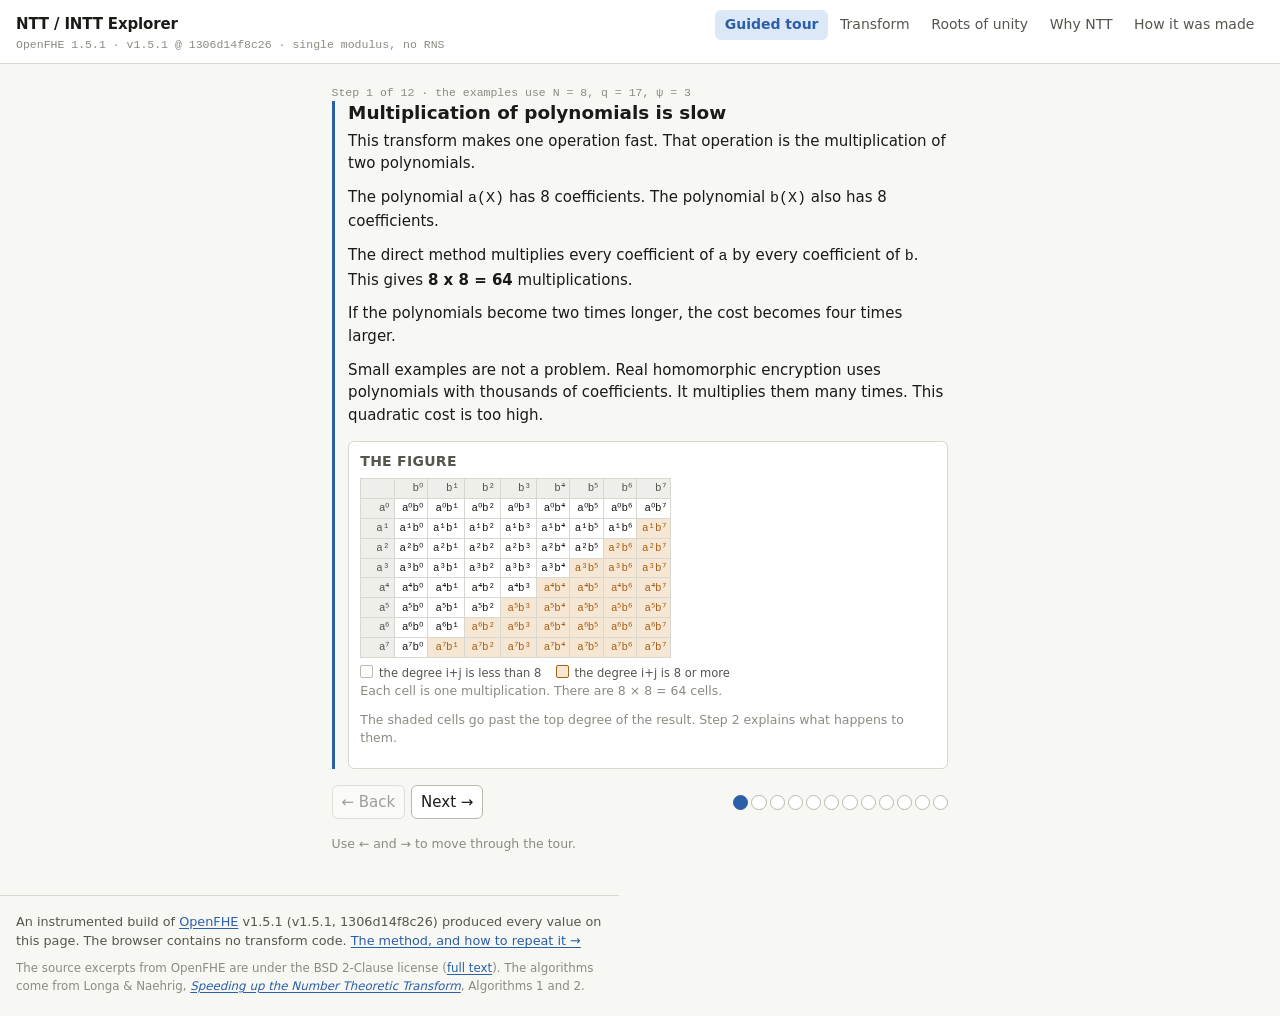
==== docs/index.html @ de3df0df "NTT/INTT Explorer: site, traces, generation pipeline, reference experiments" ====
<!DOCTYPE html>
<html lang="en">
<head>
<meta charset="utf-8">
<meta name="viewport" content="width=device-width, initial-scale=1">
<link rel="icon" href="data:image/svg+xml,<svg xmlns='http://www.w3.org/2000/svg' viewBox='0 0 32 32'><rect width='32' height='32' rx='6' fill='%232b5fa8'/><g stroke='white' stroke-width='2.6' fill='none' stroke-linecap='round'><path d='M8 9h3l10 14h3'/><path d='M8 23h3l10-14h3'/></g></svg>">
<title>NTT / INTT Explorer</title>
<meta name="description" content="See the Number Theoretic Transform one butterfly at a time, exactly as OpenFHE calculates it.">
<link rel="stylesheet" href="css/base.css?v=05d2f55ee0">
<link rel="stylesheet" href="css/layout.css?v=05d2f55ee0">
<link rel="stylesheet" href="css/panels.css?v=05d2f55ee0">
<!-- BEGIN generated by tools/11_stamp_assets.py -->
<script type="importmap">
{
 "imports": {
  "./js/dom.js": "./js/dom.js?v=05d2f55ee0",
  "./js/fmt.js": "./js/fmt.js?v=05d2f55ee0",
  "./js/main.js": "./js/main.js?v=05d2f55ee0",
  "./js/player.js": "./js/player.js?v=05d2f55ee0",
  "./js/replay.js": "./js/replay.js?v=05d2f55ee0",
  "./js/routes/about.js": "./js/routes/about.js?v=05d2f55ee0",
  "./js/routes/convolution.js": "./js/routes/convolution.js?v=05d2f55ee0",
  "./js/routes/roots.js": "./js/routes/roots.js?v=05d2f55ee0",
  "./js/routes/tour.js": "./js/routes/tour.js?v=05d2f55ee0",
  "./js/routes/transform.js": "./js/routes/transform.js?v=05d2f55ee0",
  "./js/store.js": "./js/store.js?v=05d2f55ee0",
  "./js/traceLoader.js": "./js/traceLoader.js?v=05d2f55ee0",
  "./js/views/arrayView.js": "./js/views/arrayView.js?v=05d2f55ee0",
  "./js/views/butterflyView.js": "./js/views/butterflyView.js?v=05d2f55ee0",
  "./js/views/codePanel.js": "./js/views/codePanel.js?v=05d2f55ee0",
  "./js/views/configPanel.js": "./js/views/configPanel.js?v=05d2f55ee0",
  "./js/views/mathBox.js": "./js/views/mathBox.js?v=05d2f55ee0",
  "./js/views/timeline.js": "./js/views/timeline.js?v=05d2f55ee0",
  "./js/views/twiddleTable.js": "./js/views/twiddleTable.js?v=05d2f55ee0"
 }
}
</script>
<!-- END generated by tools/11_stamp_assets.py -->
</head>
<body>
<a class="skip-link" href="#main">Skip to main content</a>

<header class="topbar">
  <div class="topbar-id">
    <span class="topbar-title">NTT&nbsp;/&nbsp;INTT&nbsp;Explorer</span>
    <span class="topbar-sub" id="topbar-sub">loading&hellip;</span>
  </div>
  <nav class="topbar-nav" aria-label="Views">
    <a href="#/tour"        data-route="tour">Guided tour</a>
    <a href="#/transform"   data-route="transform">Transform</a>
    <a href="#/roots"       data-route="roots">Roots of unity</a>
    <a href="#/convolution" data-route="convolution">Why NTT</a>
    <a href="#/about"       data-route="about">How it was made</a>
  </nav>
</header>

<main id="main" tabindex="-1">
  <p class="boot">Loading traces&hellip;</p>
</main>

<div class="sr-only" id="live" aria-live="polite" aria-atomic="true"></div>

<footer class="sitefoot">
  <p>
    An instrumented build of
    <a href="https://github.com/openfheorg/openfhe-development" rel="noopener">OpenFHE</a>
    <span id="foot-version"></span> produced every value on this page. The browser
    contains no transform code. <a href="#/about">The method, and how to repeat it &rarr;</a>
  </p>
  <p class="fineprint">
    The source excerpts from OpenFHE are under the BSD&nbsp;2-Clause license
    (<a href="data/source/LICENSE-OpenFHE.txt">full text</a>). The algorithms come from
    Longa&nbsp;&amp;&nbsp;Naehrig, <a href="https://eprint.iacr.org/2016/504" rel="noopener"><em>Speeding up the
    Number Theoretic Transform</em></a>, Algorithms&nbsp;1 and&nbsp;2.
  </p>
</footer>

<script type="module" src="js/main.js?v=05d2f55ee0"></script>
</body>
</html>
---- docs/css/base.css ----
/* Design tokens. Full light palette on bare :root so nothing has its only
   definition inside a media query; dark overrides only re-point the tokens. */
:root {
  --bg:            #f7f7f4;
  --bg-panel:      #ffffff;
  --bg-sunken:     #eeeeea;
  --bg-hover:      #e6e6e0;
  --ink:           #1a1a17;
  --ink-soft:      #56564f;
  --ink-faint:     #8b8b82;
  --rule:          #d8d8d0;
  --rule-strong:   #b9b9ae;

  /* Semantic accents. Meaning is never carried by hue alone: every state also
     changes weight, shape, or carries a label. */
  --accent:        #2b5fa8;   /* active / current step        */
  --accent-soft:   #dce7f7;
  --twiddle:       #7a4bb5;   /* twiddle factors, psi powers  */
  --twiddle-soft:  #e9dff7;
  --settled:       #3f7a52;   /* already computed             */
  --settled-soft:  #dcecdf;
  --warn:          #a5601a;   /* peeled / fused: read a note  */
  --warn-soft:     #f6e7d4;
  --read:          #1f6f7a;   /* value read this step         */
  --read-soft:     #d8ecee;

  --mono: ui-monospace, "SF Mono", "Cascadia Mono", "JetBrains Mono", Menlo, Consolas, monospace;
  --sans: ui-sans-serif, system-ui, -apple-system, "Segoe UI", Roboto, Helvetica, Arial, sans-serif;

  --r: 6px;
  --pad: 0.75rem;
  --shadow: 0 1px 2px rgba(0,0,0,.06), 0 4px 12px rgba(0,0,0,.04);
}

:root:not([data-theme="light"]) {
  color-scheme: light dark;
}

@media (prefers-color-scheme: dark) {
  :root:not([data-theme="light"]) {
    --bg:          #16171a;
    --bg-panel:    #1e2024;
    --bg-sunken:   #131417;
    --bg-hover:    #2a2d33;
    --ink:         #e9e9e4;
    --ink-soft:    #a8a8a0;
    --ink-faint:   #75756d;
    --rule:        #33363c;
    --rule-strong: #4a4e56;

    --accent:       #7aa9f0;
    --accent-soft:  #1d2c44;
    --twiddle:      #c4a2f0;
    --twiddle-soft: #2c2440;
    --settled:      #7cc294;
    --settled-soft: #1b2f22;
    --warn:         #e0aa66;
    --warn-soft:    #3a2c18;
    --read:         #6fc8d2;
    --read-soft:    #143134;

    --shadow: 0 1px 2px rgba(0,0,0,.5), 0 4px 14px rgba(0,0,0,.35);
  }
}

:root[data-theme="dark"] {
  --bg:          #16171a;
  --bg-panel:    #1e2024;
  --bg-sunken:   #131417;
  --bg-hover:    #2a2d33;
  --ink:         #e9e9e4;
  --ink-soft:    #a8a8a0;
  --ink-faint:   #75756d;
  --rule:        #33363c;
  --rule-strong: #4a4e56;

  --accent:       #7aa9f0;
  --accent-soft:  #1d2c44;
  --twiddle:      #c4a2f0;
  --twiddle-soft: #2c2440;
  --settled:      #7cc294;
  --settled-soft: #1b2f22;
  --warn:         #e0aa66;
  --warn-soft:    #3a2c18;
  --read:         #6fc8d2;
  --read-soft:    #143134;

  --shadow: 0 1px 2px rgba(0,0,0,.5), 0 4px 14px rgba(0,0,0,.35);
}

* { box-sizing: border-box; }

html { -webkit-text-size-adjust: 100%; }

body {
  margin: 0;
  background: var(--bg);
  color: var(--ink);
  font-family: var(--sans);
  font-size: 15px;
  line-height: 1.5;
  overflow-x: hidden;
}

a { color: var(--accent); text-decoration-thickness: 1px; text-underline-offset: 2px; }
a:hover { text-decoration-thickness: 2px; }

h1, h2, h3, h4 { line-height: 1.25; margin: 0 0 .5em; font-weight: 620; }
h1 { font-size: 1.5rem; }
h2 { font-size: 1.15rem; }
h3 { font-size: 1rem; }
h4 { font-size: .875rem; letter-spacing: .02em; text-transform: uppercase; color: var(--ink-soft); }
p  { margin: 0 0 .75em; }

code, kbd, .mono { font-family: var(--mono); font-variant-numeric: tabular-nums; }

.sr-only {
  position: absolute; width: 1px; height: 1px; padding: 0; margin: -1px;
  overflow: hidden; clip: rect(0 0 0 0); white-space: nowrap; border: 0;
}

.skip-link {
  position: absolute; left: -999px; top: 0; z-index: 100;
  background: var(--bg-panel); padding: .5rem .75rem; border: 2px solid var(--accent);
}
.skip-link:focus { left: .5rem; top: .5rem; }

:focus-visible { outline: 2px solid var(--accent); outline-offset: 2px; }

button, select, input {
  font: inherit; color: inherit;
  background: var(--bg-panel);
  border: 1px solid var(--rule-strong);
  border-radius: var(--r);
  padding: .28rem .55rem;
  cursor: pointer;
}
button:hover:not(:disabled), select:hover { background: var(--bg-hover); }
button:disabled { opacity: .4; cursor: default; }
button[aria-pressed="true"] { background: var(--accent-soft); border-color: var(--accent); }

/* Reduced motion: land on the new state instead of gliding to it. */
@media (prefers-reduced-motion: reduce) {
  *, *::before, *::after { transition: none !important; animation: none !important; }
}
---- docs/css/layout.css ----
/* ---------- chrome ---------- */
.topbar {
  display: flex; flex-wrap: wrap; gap: .5rem 1.25rem; align-items: baseline;
  padding: .6rem 1rem; border-bottom: 1px solid var(--rule);
  background: var(--bg-panel); position: sticky; top: 0; z-index: 20;
}
.topbar-id { display: flex; flex-direction: column; }
.topbar-title { font-weight: 660; letter-spacing: -.01em; }
.topbar-sub { font-family: var(--mono); font-size: .72rem; color: var(--ink-faint); }
.topbar-nav { display: flex; flex-wrap: wrap; gap: .15rem; margin-left: auto; }
.topbar-nav a {
  padding: .3rem .6rem; border-radius: var(--r); text-decoration: none;
  color: var(--ink-soft); font-size: .875rem;
}
.topbar-nav a:hover { background: var(--bg-hover); color: var(--ink); }
.topbar-nav a[aria-current="page"] {
  background: var(--accent-soft); color: var(--accent); font-weight: 600;
}

.boot { padding: 3rem 1rem; color: var(--ink-faint); text-align: center; }

.sitefoot {
  border-top: 1px solid var(--rule); padding: 1rem;
  color: var(--ink-soft); font-size: .8rem; max-width: 76ch;
}
.sitefoot .fineprint { color: var(--ink-faint); font-size: .74rem; }

/* ---------- route shells ---------- */
.route { padding: 1rem; }
.route-prose { max-width: 74ch; padding: 1.25rem 1rem 2rem; }
.route-prose h2 { margin-top: 1.75rem; }

/* ---------- transform route grid ----------
   Three independent columns, each a flex stack. Deliberately not a two-row grid:
   with rows, the tallest panel in row 1 pushes everything in row 2 below the
   fold, which is exactly what you do not want for the working panel. */
.tx {
  display: grid;
  gap: .75rem;
  align-items: start;
  grid-template-columns: minmax(250px, 300px) minmax(0, 1fr) minmax(340px, 430px);
}
.tx-col { display: flex; flex-direction: column; gap: .75rem; min-width: 0; }
.tx-pair { display: grid; grid-template-columns: minmax(0, 1fr) minmax(0, 1fr); gap: .75rem; align-items: start; }

@media (max-width: 1280px) {
  .tx { grid-template-columns: minmax(240px, 290px) minmax(0, 1fr); }
  .tx-right { grid-column: 1 / -1; }
  .tx-right { display: grid; grid-template-columns: minmax(0, 1fr) minmax(0, 1fr); gap: .75rem; }
}
@media (max-width: 900px) {
  /* One column. `display: contents` dissolves the column wrappers so every
     panel becomes a grid item in its own right and can be ordered: setup first,
     then the diagram and the working, with the reference tables last. */
  .tx { grid-template-columns: minmax(0, 1fr); }
  .tx-col, .tx-pair, .tx-right { display: contents; }
  .p-config   { order: 1; }
  .p-dir      { order: 2; }
  .p-input    { order: 3; }
  .p-flow     { order: 4; }
  .p-array    { order: 5; }
  .p-math     { order: 6; }
  .p-code     { order: 7; }
  .p-twiddles { order: 8; }
  .p-params   { order: 9; }
  .route { padding: .5rem; }
}

/* ---------- transport bar ---------- */
.transport {
  position: sticky; bottom: 0; z-index: 15;
  display: flex; flex-wrap: wrap; align-items: center; gap: .4rem .7rem;
  padding: .5rem .75rem; margin-top: .75rem;
  background: var(--bg-panel); border: 1px solid var(--rule);
  border-radius: var(--r); box-shadow: var(--shadow);
}
.transport-group { display: flex; gap: .15rem; }
.transport button { min-width: 2.1rem; text-align: center; }
.transport-spacer { flex: 1 1 auto; }
.transport-count { font-family: var(--mono); font-size: .78rem; color: var(--ink-soft); white-space: nowrap; }

.stage-ribbon { display: flex; gap: 2px; align-items: stretch; flex: 1 1 220px; min-width: 140px; }
.stage-ribbon button {
  flex: 1; padding: .2rem .1rem; font-size: .7rem; font-family: var(--mono);
  border-radius: 3px; overflow: hidden; white-space: nowrap;
}
.stage-ribbon button.done   { background: var(--settled-soft); border-color: var(--settled); }
.stage-ribbon button.active { background: var(--accent-soft);  border-color: var(--accent); font-weight: 700; }
.stage-ribbon button.peeled { border-style: dashed; }

/* Panels */
.panel {
  background: var(--bg-panel); border: 1px solid var(--rule);
  border-radius: var(--r); padding: var(--pad);
}
.panel > h4 { margin: -.1rem 0 .55rem; display: flex; align-items: baseline; gap: .5rem; }
.panel-scroll { overflow-x: auto; }
---- docs/css/panels.css ----
/* ============ shared bits ============ */
.badge {
  display: inline-block; padding: .05rem .38rem; border-radius: 999px;
  font-size: .68rem; font-family: var(--mono); letter-spacing: .02em;
  border: 1px solid var(--rule-strong); color: var(--ink-soft); background: var(--bg-sunken);
}
.badge.peeled { background: var(--warn-soft); border-color: var(--warn); color: var(--warn); }
.badge.fused  { background: var(--warn-soft); border-color: var(--warn); color: var(--warn); }
.badge.main   { background: var(--accent-soft); border-color: var(--accent); color: var(--accent); }
.note {
  border-left: 3px solid var(--warn); background: var(--warn-soft);
  padding: .5rem .65rem; border-radius: 0 var(--r) var(--r) 0;
  font-size: .82rem; margin: .5rem 0;
}
.note > summary { cursor: pointer; font-weight: 600; color: var(--warn); }
.note[open] > summary { margin-bottom: .4rem; }
.hint { font-size: .78rem; color: var(--ink-faint); }
.kv { display: grid; grid-template-columns: auto 1fr; gap: .1rem .6rem; font-size: .82rem; }
.kv dt { color: var(--ink-soft); }
.kv dd { margin: 0; font-family: var(--mono); }

/* Inline maths, hand-rolled: everything here is superscripts, subscripts and
   operators, so a 1 MB typesetting library would be dead weight. Stays
   selectable and screen-reader friendly. */
.m { font-family: var(--mono); white-space: nowrap; }
.m sub, .m sup { font-size: .72em; line-height: 0; }
.m-var { font-style: italic; font-family: var(--sans); }
.m-op  { color: var(--ink-faint); padding: 0 .32em; }
.m-tw  { color: var(--twiddle); font-weight: 600; }
.m-res { color: var(--accent); font-weight: 700; }
.m-in  { color: var(--read); font-weight: 600; }

/* ============ config panel ============ */
.cfg-row { display: flex; flex-wrap: wrap; gap: .4rem; align-items: center; margin-bottom: .5rem; }
.cfg-row label { font-size: .78rem; color: var(--ink-soft); }
.case-list { display: flex; flex-direction: column; gap: 2px; margin: .35rem 0 0; }
.case-list button {
  text-align: left; font-size: .8rem; padding: .25rem .45rem; line-height: 1.3;
  border-color: transparent; background: transparent;
}
.case-list button:hover { background: var(--bg-hover); }
.case-list button[aria-pressed="true"] {
  background: var(--accent-soft); border-color: var(--accent); font-weight: 600;
}
.case-list .case-id { font-family: var(--mono); font-size: .72rem; color: var(--ink-faint); }
.case-list button[aria-pressed="true"] .case-id { color: var(--accent); }

.matrix { border-collapse: collapse; font-family: var(--mono); font-size: .72rem; margin-top: .3rem; }
.matrix th, .matrix td { border: 1px solid var(--rule); padding: .12rem .3rem; text-align: center; }
.matrix th { color: var(--ink-soft); font-weight: 500; background: var(--bg-sunken); }
.matrix td button { padding: .05rem .25rem; font-size: .72rem; border-color: transparent; background: none; width: 100%; }
.matrix td.no { color: var(--ink-faint); background: var(--bg-sunken); }
.matrix td.sel { background: var(--accent-soft); }
.matrix td.sel button { color: var(--accent); font-weight: 700; }

/* ============ params + twiddles ============ */
.params-list { display: grid; grid-template-columns: auto 1fr; gap: .12rem .55rem; font-size: .82rem; align-items: baseline; }
.params-list dt { color: var(--ink-soft); white-space: nowrap; }
.params-list dd { margin: 0; }
.params-check { font-size: .76rem; color: var(--settled); font-family: var(--mono); }

.tw-table { border-collapse: collapse; font-family: var(--mono); font-size: .74rem; width: 100%; }
.tw-table th { text-align: right; color: var(--ink-soft); font-weight: 500; padding: .1rem .3rem; border-bottom: 1px solid var(--rule); }
.tw-table td { text-align: right; padding: .08rem .3rem; border-bottom: 1px solid var(--bg-sunken); }
.tw-table tr.active td { background: var(--twiddle-soft); font-weight: 700; }
.tw-table tr.unused td { color: var(--ink-faint); }
.tw-table td.v { color: var(--twiddle); font-weight: 600; }
.tabs { display: flex; gap: .15rem; margin-bottom: .35rem; }
.tabs button { font-size: .74rem; padding: .15rem .5rem; }

/* ============ array view ============ */
.arr { display: grid; gap: 1px; font-family: var(--mono); font-size: .78rem; }
.arr-row {
  display: grid; grid-template-columns: 2.2rem 3.4rem 3.4rem 5.6rem 1fr;
  gap: .35rem; align-items: center; padding: .05rem .2rem; border-radius: 3px;
}
.arr-row.head { color: var(--ink-soft); font-size: .68rem; border-bottom: 1px solid var(--rule); padding-bottom: .15rem; }
.arr-row .idx  { color: var(--ink-soft); }
.arr-row .bin  { color: var(--ink-faint); font-size: .72rem; }
.arr-row .brv  { color: var(--ink-faint); font-size: .72rem; }
.arr-row .val  { text-align: right; font-weight: 600; }
.arr-row.lo { background: var(--accent-soft); }
.arr-row.hi { background: var(--read-soft); }
.arr-row.lo .val { color: var(--accent); }
.arr-row.hi .val { color: var(--read); }
.arr-row .tag { font-size: .66rem; letter-spacing: .04em; text-transform: uppercase; }
.bar { height: 7px; background: var(--bg-sunken); border-radius: 999px; overflow: hidden; }
.bar > i { display: block; height: 100%; background: var(--rule-strong); }
.arr-row.lo .bar > i { background: var(--accent); }
.arr-row.hi .bar > i { background: var(--read); }
.arr-stride { font-size: .74rem; color: var(--ink-soft); margin-bottom: .3rem; font-family: var(--mono); }

/* ============ butterfly dataflow ============ */
.flow-wrap { overflow-x: auto; overflow-y: hidden; }
.flow svg { display: block; }
.flow .col-head { font: 600 10px var(--mono); fill: var(--ink-soft); }
.flow .col-sub  { font: 9px var(--mono); fill: var(--ink-faint); }
.flow .rowlab   { font: 9px var(--mono); fill: var(--ink-faint); }
.flow .edge     { stroke: var(--rule); stroke-width: 1; fill: none; }
.flow .edge.settled { stroke: var(--rule-strong); }
.flow .edge.active  { stroke: var(--accent); stroke-width: 2.2; }
.flow .edge.mul     { stroke: var(--twiddle); stroke-dasharray: 3 2; }
.flow .edge.mul.active { stroke: var(--twiddle); stroke-width: 2.2; stroke-dasharray: none; }
.flow .node   { fill: var(--bg-panel); stroke: var(--rule-strong); stroke-width: 1; }
.flow .node.settled { fill: var(--settled-soft); stroke: var(--settled); }
.flow .node.active  { fill: var(--accent-soft);  stroke: var(--accent); stroke-width: 2; }
.flow .nval  { font: 9px var(--mono); fill: var(--ink-soft); text-anchor: middle; dominant-baseline: middle; }
.flow .nval.settled { fill: var(--settled); }
.flow .nval.active  { fill: var(--accent); font-weight: 700; }
/* Twiddle labels sit on top of a dozen crossing edges, so give them a halo in
   the panel colour rather than hoping for the best. */
.flow .twlab {
  font: 600 9px var(--mono); fill: var(--twiddle);
  stroke: var(--bg-panel); stroke-width: 3px; paint-order: stroke fill;
}
.flow .peelbox { fill: var(--warn-soft); opacity: .5; }
.flow .peellab { font: 8px var(--mono); fill: var(--warn); }
.flow .outexp {
  font: 9px var(--mono); fill: var(--twiddle);
  stroke: var(--bg-panel); stroke-width: 2.5px; paint-order: stroke fill;
}
.flow-legend, .legend-inline { display: flex; flex-wrap: wrap; gap: .1rem .8rem; font-size: .72rem; color: var(--ink-soft); margin-top: .4rem; }
.flow-legend span::before {
  content: ""; display: inline-block; width: .6rem; height: .6rem; margin-right: .3rem;
  border-radius: 2px; vertical-align: -1px; border: 1px solid var(--rule-strong);
}
.flow-legend .l-pend::before { background: var(--bg-panel); }
.flow-legend .l-set::before  { background: var(--settled-soft); border-color: var(--settled); }
.flow-legend .l-act::before  { background: var(--accent-soft);  border-color: var(--accent); }
.flow-legend .l-mul::before  { background: var(--twiddle-soft); border-color: var(--twiddle); }

/* ============ math box ============ */
.math-lines { display: flex; flex-direction: column; gap: .28rem; font-size: .86rem; }
.math-line { display: flex; gap: .45rem; align-items: baseline; }
.math-line .lbl { color: var(--ink-faint); font-size: .72rem; min-width: 4.6rem; text-align: right; font-family: var(--mono); }
.math-head { font-size: .78rem; color: var(--ink-soft); margin-bottom: .45rem; display: flex; flex-wrap: wrap; gap: .35rem; align-items: baseline; }
.math-empty { color: var(--ink-faint); font-size: .84rem; }

/* ============ code panel ============ */
.code-crumb { font-family: var(--mono); font-size: .66rem; color: var(--ink-faint); margin-bottom: .45rem; }
.code-crumb ol { list-style: none; margin: 0; padding: 0; }
.code-crumb li { padding-left: 0; overflow-wrap: anywhere; }
.code-crumb li + li::before { content: "↳ "; color: var(--rule-strong); }
.code-crumb li + li { padding-left: .6rem; }
.code-crumb li:last-child { color: var(--ink); font-weight: 600; }
.code-crumb b { color: var(--ink-soft); font-weight: 600; }
.code-scroll { max-height: 30rem; overflow: auto; background: var(--bg-sunken); border-radius: var(--r); border: 1px solid var(--rule); }
.code { font-family: var(--mono); font-size: .66rem; line-height: 1.5; white-space: pre; display: table; min-width: 100%; }
.code .ln { display: table-row; }
.code .ln > span { display: table-cell; padding: 0 .35rem; }
.code .ln .n { color: var(--ink-faint); text-align: right; user-select: none; border-right: 1px solid var(--rule); position: sticky; left: 0; background: var(--bg-sunken); }
.code .ln.cur { background: var(--accent-soft); }
.code .ln.cur .n { background: var(--accent-soft); color: var(--accent); font-weight: 700; }
.code .ln.cur .t { color: var(--ink); font-weight: 600; }
.code .ln.dim .t { opacity: .45; }
.code .ln.pp  .t { color: var(--ink-faint); }
.code .ln.rgn { background: var(--bg-hover); }
.code-vars { display: flex; flex-wrap: wrap; gap: .1rem .5rem; font-family: var(--mono); font-size: .7rem; margin-top: .4rem; }
.code-vars b { color: var(--ink-faint); font-weight: 500; }
.code-vars span { white-space: nowrap; }
.code-foot { font-size: .68rem; color: var(--ink-faint); margin-top: .45rem; }
.code-doc { font-family: var(--mono); font-size: .66rem; color: var(--ink-soft); background: var(--bg-sunken); border: 1px solid var(--rule); border-radius: var(--r); padding: .4rem .5rem; white-space: pre-wrap; max-height: 12rem; overflow: auto; }

/* ============ roots of unity ============ */
.roots-grid { display: grid; gap: 1rem; grid-template-columns: minmax(280px, 460px) minmax(0, 1fr); align-items: start; }
.circle { max-width: 100%; height: auto; }
@media (max-width: 860px) { .roots-grid { grid-template-columns: 1fr; } }
.circle .ring   { fill: none; stroke: var(--rule); stroke-width: 1; }
.circle .spoke  { stroke: var(--bg-sunken); stroke-width: 1; }
.circle .pt     { stroke: var(--bg-panel); stroke-width: 1.5; }
.circle .pt.odd { fill: var(--twiddle); }
.circle .pt.even{ fill: var(--settled); }
.circle .pt.one { fill: var(--ink-soft); }
.circle .pt.neg { fill: var(--warn); }
.circle .pt.sel { stroke: var(--accent); stroke-width: 3; }
.circle .lab    { font: 9px var(--mono); fill: var(--ink-soft); }
.circle .lab.odd { fill: var(--twiddle); font-weight: 700; }
.circle .cap    { font: 10px var(--mono); fill: var(--ink-faint); }
.ladder { display: flex; flex-wrap: wrap; gap: 2px; font-family: var(--mono); font-size: .66rem; }
.ladder i {
  display: inline-block; min-width: 1.85rem; text-align: center; padding: .1rem .15rem;
  border: 1px solid var(--rule); border-radius: 3px; font-style: normal; background: var(--bg-panel);
}
.ladder i.sub { background: var(--twiddle-soft); border-color: var(--twiddle); color: var(--twiddle); font-weight: 700; }
.slotmap { border-collapse: collapse; font-family: var(--mono); font-size: .72rem; }
.slotmap th, .slotmap td { border: 1px solid var(--rule); padding: .1rem .35rem; text-align: right; }
.slotmap th { background: var(--bg-sunken); color: var(--ink-soft); font-weight: 500; }
.slotmap tr.sel td { background: var(--accent-soft); font-weight: 700; }
.slotmap td.pt { color: var(--twiddle); }

/* ============ convolution ============ */
.conv-grid { display: grid; gap: 1rem; grid-template-columns: minmax(0,1fr) minmax(0,1fr); align-items: start; }
@media (max-width: 1000px) { .conv-grid { grid-template-columns: 1fr; } }
.school { border-collapse: collapse; font-family: var(--mono); font-size: .68rem; }
.school th, .school td { border: 1px solid var(--rule); padding: .08rem .28rem; text-align: right; min-width: 2.1rem; }
.school th { background: var(--bg-sunken); color: var(--ink-soft); font-weight: 500; }
.school td.wrap { background: var(--warn-soft); color: var(--warn); }

/* Legend for the shading in the schoolbook grid. The shading marks the products
   whose degree overflows the top of the polynomial, which is the whole reason
   this ring behaves differently from ordinary multiplication. */
.school-legend {
  display: flex; flex-wrap: wrap; gap: .1rem .9rem;
  font-size: .72rem; color: var(--ink-soft); margin-top: .45rem;
}
.school-legend span::before {
  content: ""; display: inline-block; width: .7rem; height: .7rem;
  margin-right: .35rem; vertical-align: -1px; border-radius: 2px;
  border: 1px solid var(--warn); background: var(--warn-soft);
}
.school-legend span.plain::before { border-color: var(--rule-strong); background: var(--bg-panel); }
.school td.zero { color: var(--ink-faint); }
.school td.nz   { font-weight: 700; }
.pipe { display: flex; flex-wrap: wrap; gap: .3rem; align-items: center; font-size: .8rem; margin: .5rem 0; }
.pipe .box {
  border: 1px solid var(--rule-strong); border-radius: var(--r); padding: .25rem .5rem;
  background: var(--bg-panel); font-family: var(--mono); font-size: .74rem;
}
.pipe .box.on { border-color: var(--accent); background: var(--accent-soft); color: var(--accent); font-weight: 700; }
.pipe .arrow { color: var(--ink-faint); }
.vecline { font-family: var(--mono); font-size: .74rem; overflow-x: auto; white-space: nowrap; padding-bottom: .2rem; }
.vecline b { color: var(--ink-faint); font-weight: 500; margin-right: .35rem; }
.opcount { display: flex; gap: 1.2rem; flex-wrap: wrap; font-size: .82rem; margin-top: .6rem; }
.opcount .big { font-family: var(--mono); font-size: 1.25rem; font-weight: 700; display: block; }
.opcount .slow .big { color: var(--warn); }
.opcount .fast .big { color: var(--settled); }

/* ============ tour ============ */
.tour { max-width: 68ch; margin: 0 auto; padding: 1.25rem 1rem 2rem; }
.tour-nav { display: flex; gap: .4rem; align-items: center; margin: 1rem 0; flex-wrap: wrap; }
.tour-dots { display: flex; gap: 3px; margin-left: auto; }
.tour-dots button { width: .95rem; height: .95rem; padding: 0; border-radius: 999px; font-size: 0; }
.tour-dots button[aria-current="true"] { background: var(--accent); border-color: var(--accent); }
.tour-step { border-left: 3px solid var(--accent); padding-left: .85rem; }
.tour-step h2 { margin-bottom: .35rem; }
.tour-count { font-family: var(--mono); font-size: .72rem; color: var(--ink-faint); }
.tour-fig { margin: .9rem 0; padding: .7rem; background: var(--bg-panel); border: 1px solid var(--rule); border-radius: var(--r); }
.tour-fig > h4 { margin-bottom: .5rem; }

/* ============ about ============ */
.prov { border-collapse: collapse; font-size: .8rem; width: 100%; }
.prov th, .prov td { border-bottom: 1px solid var(--rule); padding: .3rem .5rem; text-align: left; vertical-align: top; }
.prov th { color: var(--ink-soft); font-weight: 500; white-space: nowrap; width: 1%; }
.prov td { font-family: var(--mono); font-size: .74rem; word-break: break-all; }
pre.cmd {
  background: var(--bg-sunken); border: 1px solid var(--rule); border-radius: var(--r);
  padding: .6rem .7rem; overflow-x: auto; font-family: var(--mono); font-size: .74rem; line-height: 1.55;
}

/* Long identifiers and URLs in prose have no natural break point; without this
   they push the whole page sideways on a narrow screen. */
.route-prose { overflow-wrap: anywhere; }
.route-prose code, .route-prose a { overflow-wrap: anywhere; }
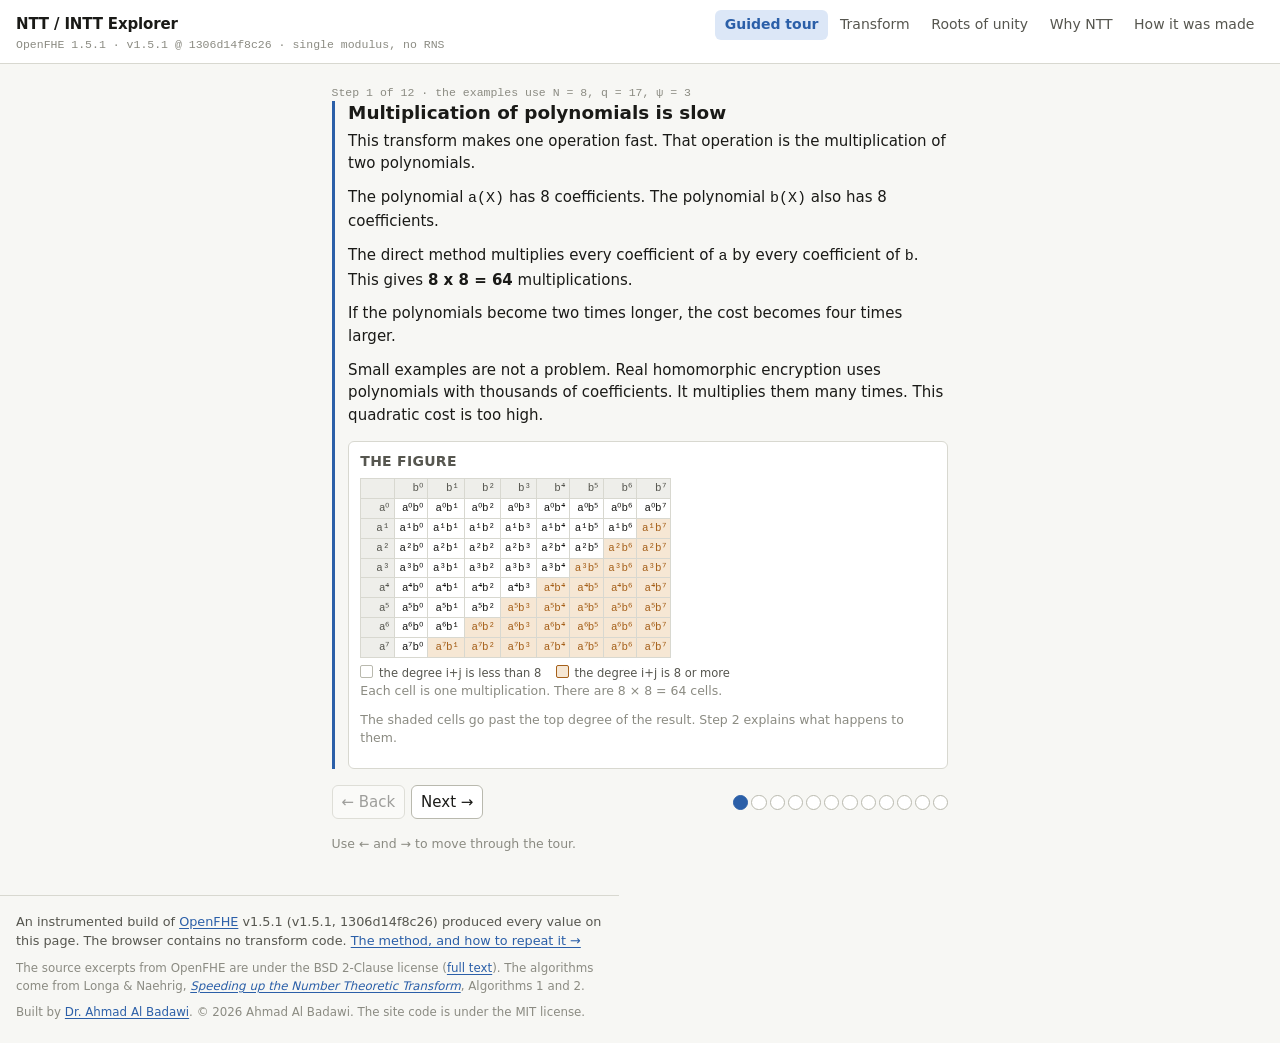
==== commit 8ac8eb74: "f1" ====
--- a/docs/index.html
+++ b/docs/index.html
@@ -73,6 +73,10 @@
     Longa&nbsp;&amp;&nbsp;Naehrig, <a href="https://eprint.iacr.org/2016/504" rel="noopener"><em>Speeding up the
     Number Theoretic Transform</em></a>, Algorithms&nbsp;1 and&nbsp;2.
   </p>
+  <p class="fineprint">
+    Built by <a href="https://www.ahmadalbadawi.com" rel="noopener">Dr.&nbsp;Ahmad&nbsp;Al&nbsp;Badawi</a>.
+    &copy;&nbsp;2026 Ahmad Al Badawi. The site code is under the MIT license.
+  </p>
 </footer>
 
 <script type="module" src="js/main.js?v=05d2f55ee0"></script>
